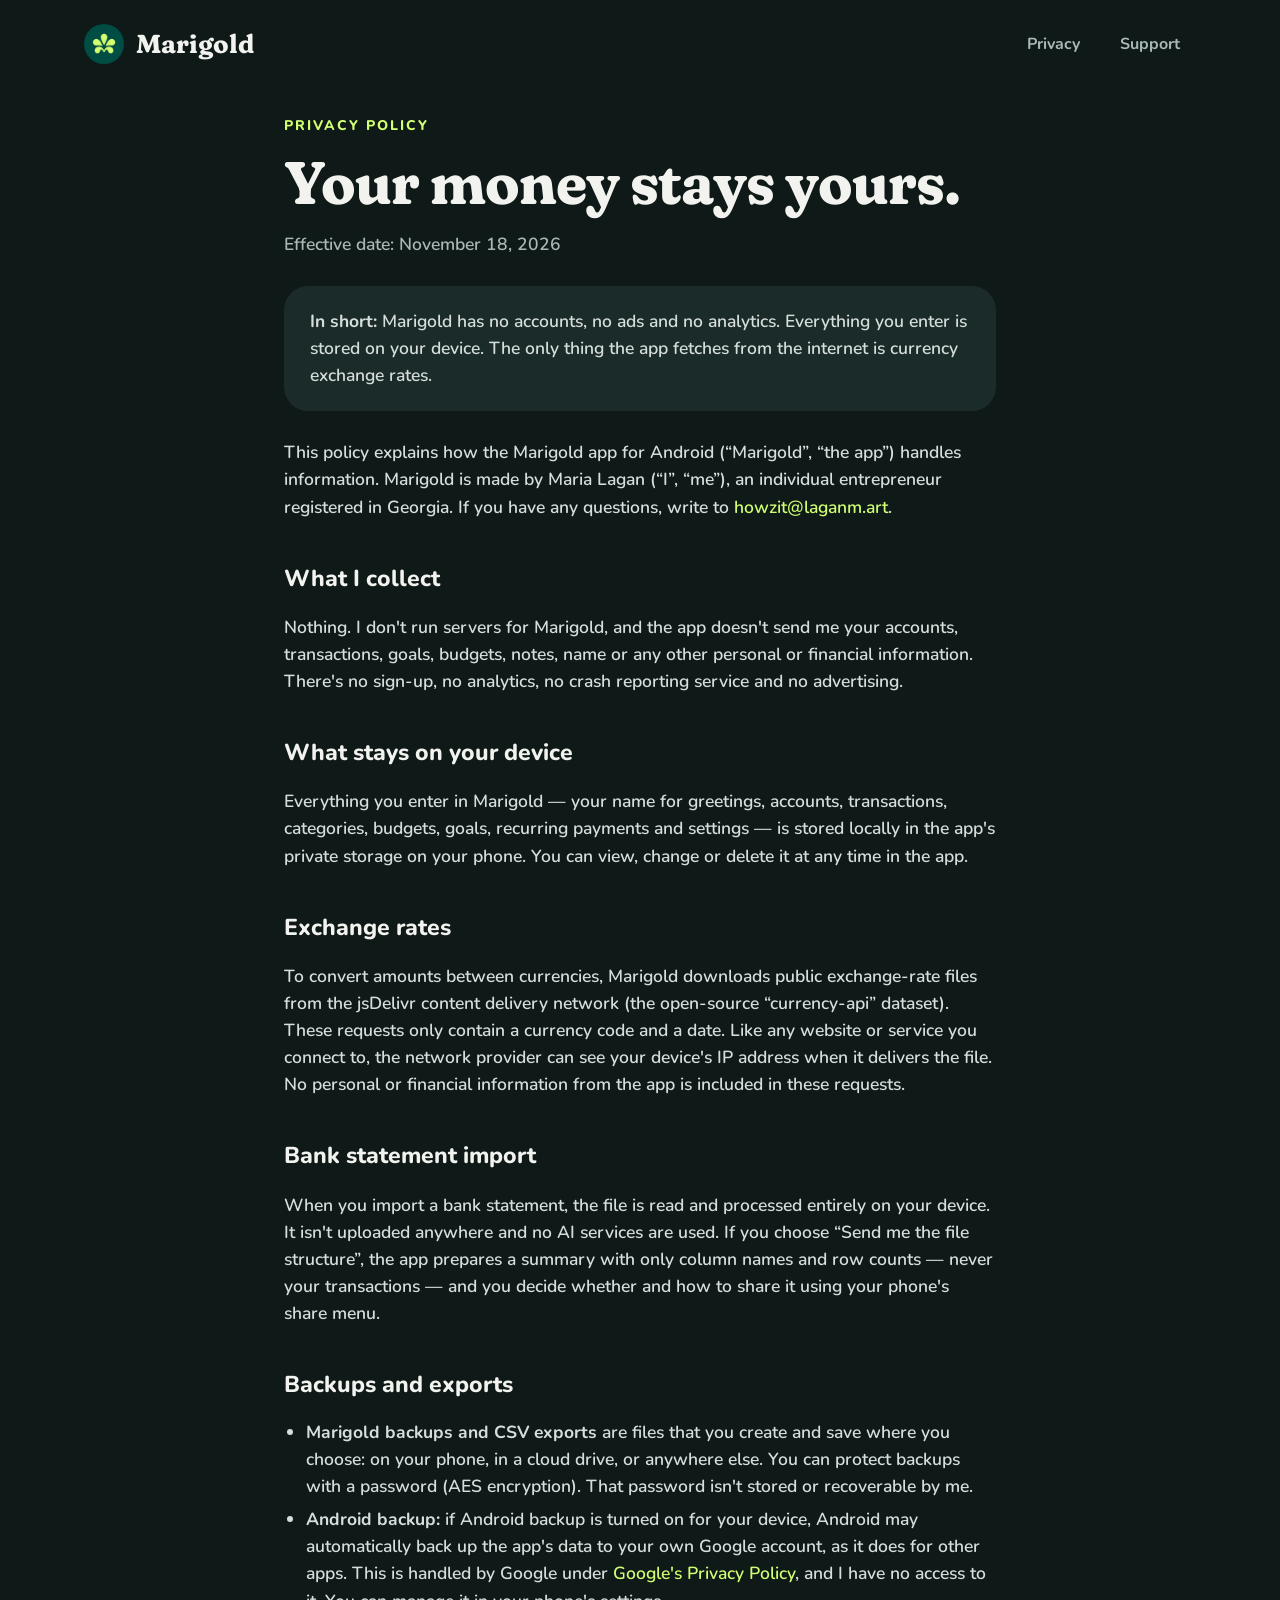
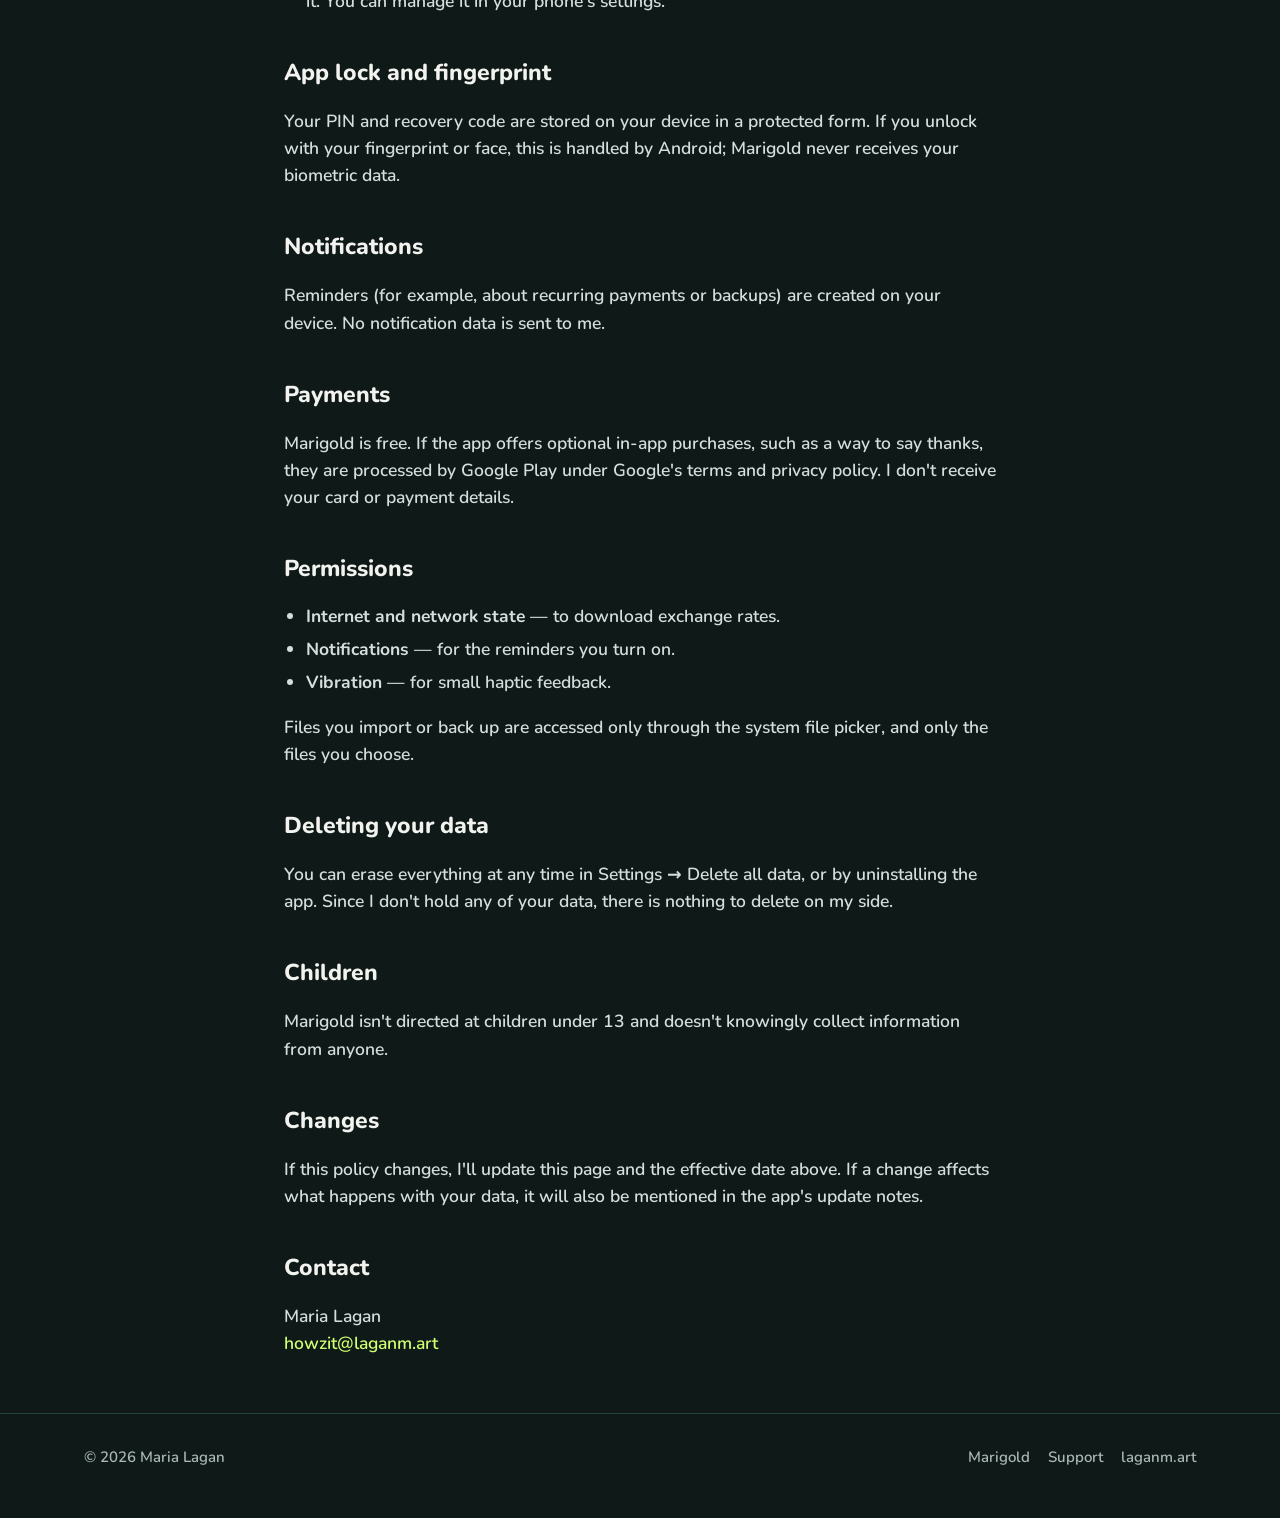
==== privacy.html @ 27286647 "Marigold website: home, privacy policy, support Co-Authored-By: Claude Opus 5.5 <noreply@anthropic.c" ====
<!doctype html>
<html lang="en">
<head>
<meta charset="utf-8">
<meta name="viewport" content="width=device-width,initial-scale=1">
<title>Privacy policy — Marigold</title>
<meta name="description" content="How Marigold handles your data: it stays on your device. No account, no ads, no analytics.">
<meta name="theme-color" content="#0E1918">
<link rel="icon" href="favicon.png">
<link rel="stylesheet" href="style.css">
</head>
<body>
<div class="wrap">
  <header class="nav">
    <a class="brand serif" href="./"><img src="img/icon-192.png" alt="">Marigold</a>
    <nav class="nav-links"><a href="privacy.html">Privacy</a><a href="support.html">Support</a></nav>
  </header>
</div>

<main class="doc">
  <span class="kicker">Privacy policy</span>
  <h1 class="serif">Your money stays yours.</h1>
  <p class="meta">Effective date: November 18, 2026</p>

  <div class="note"><p><b>In short:</b> Marigold has no accounts, no ads and no analytics. Everything you enter is stored on your device. The only thing the app fetches from the internet is currency exchange rates.</p></div>

  <p>This policy explains how the Marigold app for Android (“Marigold”, “the app”) handles information. Marigold is made by Maria Lagan (“I”, “me”), an individual entrepreneur registered in Georgia. If you have any questions, write to <a href="mailto:howzit@laganm.art">howzit@laganm.art</a>.</p>

  <h2>What I collect</h2>
  <p>Nothing. I don't run servers for Marigold, and the app doesn't send me your accounts, transactions, goals, budgets, notes, name or any other personal or financial information. There's no sign-up, no analytics, no crash reporting service and no advertising.</p>

  <h2>What stays on your device</h2>
  <p>Everything you enter in Marigold — your name for greetings, accounts, transactions, categories, budgets, goals, recurring payments and settings — is stored locally in the app's private storage on your phone. You can view, change or delete it at any time in the app.</p>

  <h2>Exchange rates</h2>
  <p>To convert amounts between currencies, Marigold downloads public exchange-rate files from the jsDelivr content delivery network (the open-source “currency-api” dataset). These requests only contain a currency code and a date. Like any website or service you connect to, the network provider can see your device's IP address when it delivers the file. No personal or financial information from the app is included in these requests.</p>

  <h2>Bank statement import</h2>
  <p>When you import a bank statement, the file is read and processed entirely on your device. It isn't uploaded anywhere and no AI services are used. If you choose “Send me the file structure”, the app prepares a summary with only column names and row counts — never your transactions — and you decide whether and how to share it using your phone's share menu.</p>

  <h2>Backups and exports</h2>
  <ul>
    <li><b>Marigold backups and CSV exports</b> are files that you create and save where you choose: on your phone, in a cloud drive, or anywhere else. You can protect backups with a password (AES encryption). That password isn't stored or recoverable by me.</li>
    <li><b>Android backup:</b> if Android backup is turned on for your device, Android may automatically back up the app's data to your own Google account, as it does for other apps. This is handled by Google under <a href="https://policies.google.com/privacy" target="_blank" rel="noopener">Google's Privacy Policy</a>, and I have no access to it. You can manage it in your phone's settings.</li>
  </ul>

  <h2>App lock and fingerprint</h2>
  <p>Your PIN and recovery code are stored on your device in a protected form. If you unlock with your fingerprint or face, this is handled by Android; Marigold never receives your biometric data.</p>

  <h2>Notifications</h2>
  <p>Reminders (for example, about recurring payments or backups) are created on your device. No notification data is sent to me.</p>

  <h2>Payments</h2>
  <p>Marigold is free. If the app offers optional in-app purchases, such as a way to say thanks, they are processed by Google Play under Google's terms and privacy policy. I don't receive your card or payment details.</p>

  <h2>Permissions</h2>
  <ul>
    <li><b>Internet and network state</b> — to download exchange rates.</li>
    <li><b>Notifications</b> — for the reminders you turn on.</li>
    <li><b>Vibration</b> — for small haptic feedback.</li>
  </ul>
  <p>Files you import or back up are accessed only through the system file picker, and only the files you choose.</p>

  <h2>Deleting your data</h2>
  <p>You can erase everything at any time in Settings → Delete all data, or by uninstalling the app. Since I don't hold any of your data, there is nothing to delete on my side.</p>

  <h2>Children</h2>
  <p>Marigold isn't directed at children under 13 and doesn't knowingly collect information from anyone.</p>

  <h2>Changes</h2>
  <p>If this policy changes, I'll update this page and the effective date above. If a change affects what happens with your data, it will also be mentioned in the app's update notes.</p>

  <h2>Contact</h2>
  <p>Maria Lagan<br><a href="mailto:howzit@laganm.art">howzit@laganm.art</a></p>
</main>

<footer>
  <div class="wrap">
    <span>© 2026 Maria Lagan</span>
    <nav><a href="./">Marigold</a><a href="support.html">Support</a><a href="https://laganm.art/" target="_blank" rel="noopener">laganm.art</a></nav>
  </div>
</footer>
</body>
</html>
---- style.css ----
@font-face{font-family:Nunito;font-weight:600;font-display:swap;src:url(fonts/nunito-latin-600-normal.woff2) format("woff2")}
@font-face{font-family:Nunito;font-weight:700;font-display:swap;src:url(fonts/nunito-latin-700-normal.woff2) format("woff2")}
@font-face{font-family:Nunito;font-weight:800;font-display:swap;src:url(fonts/nunito-latin-800-normal.woff2) format("woff2")}
@font-face{font-family:Fraunces;font-weight:100 900;font-display:swap;src:url(fonts/fraunces-latin-full-normal.woff2) format("woff2")}

:root{
  --bg:#0E1918; --bg2:#13211F; --card:#1A2B29; --line:#24403B;
  --text:#F2F2EE; --muted:#A9B8B3; --lime:#D0FF71; --emerald:#004D43;
  --radius:32px;
}
*{box-sizing:border-box}
html{scroll-behavior:smooth}
body{margin:0;background:var(--bg);color:var(--text);font-family:Nunito,system-ui,sans-serif;font-weight:600;line-height:1.55;-webkit-font-smoothing:antialiased}
a{color:var(--lime);text-decoration:none}
a:hover{text-decoration:underline}
img{max-width:100%;display:block}
.wrap{max-width:1160px;margin:0 auto;padding:0 24px}
.serif{font-family:Fraunces,Georgia,serif;font-weight:700;font-variation-settings:"SOFT" 100,"WONK" 1}

/* nav */
.nav{display:flex;align-items:center;justify-content:space-between;padding:22px 0}
.brand{display:flex;align-items:center;gap:12px;color:var(--text);font-size:26px}
.brand:hover{text-decoration:none}
.brand img{width:40px;height:40px;border-radius:50%}
.nav-links{display:flex;gap:8px}
.nav-links a{color:var(--muted);padding:10px 16px;border-radius:999px;font-weight:700}
.nav-links a:hover{background:var(--card);color:var(--text);text-decoration:none}

/* hero */
.hero{position:relative;display:grid;grid-template-columns:1fr 1.1fr;gap:40px;align-items:center;padding:48px 0 72px}
.hero::before{content:"";position:absolute;right:-10%;top:-10%;width:760px;height:760px;border-radius:50%;
  background:radial-gradient(closest-side,rgba(0,110,92,.35),rgba(0,110,92,0));z-index:-1}
.kicker{display:inline-block;color:var(--lime);font-weight:800;font-size:14px;letter-spacing:2px;text-transform:uppercase}
h1{font-size:clamp(44px,6.4vw,84px);line-height:1.02;letter-spacing:-1px;margin:14px 0 18px}
.lead{font-size:20px;color:var(--muted);max-width:520px;margin:0 0 28px}
.badge{display:inline-flex;align-items:center;gap:10px;background:var(--lime);color:#13211F;font-weight:800;padding:14px 24px;border-radius:999px;font-size:17px}
.badge.soon{background:transparent;color:var(--text);border:2px solid var(--line)}
.badge.soon b{color:var(--lime)}

/* shots */
.shot{border-radius:var(--radius);overflow:hidden;background:var(--bg2)}
.shot img{width:100%;height:auto}

/* feature rows */
section{padding:56px 0}
.feature{display:grid;grid-template-columns:1fr 1fr;gap:48px;align-items:center}
.feature.flip .text{order:2}
.feature h2,.center h2{font-size:clamp(34px,4.4vw,56px);line-height:1.05;margin:12px 0 16px}
.feature p{color:var(--muted);font-size:19px;margin:0}
.center{text-align:center}
.center .lead{margin:0 auto 32px}

/* cards */
.cards{display:grid;grid-template-columns:repeat(3,1fr);gap:18px}
.card{background:var(--card);border-radius:28px;padding:28px}
.card .dot{width:48px;height:48px;border-radius:50%;background:var(--emerald);display:grid;place-items:center;color:var(--lime);font-size:22px;margin-bottom:16px}
.card h3{margin:0 0 8px;font-size:21px;font-weight:800}
.card p{margin:0;color:var(--muted)}

/* creator */
.creator{background:var(--card);border-radius:var(--radius);padding:44px;display:grid;grid-template-columns:auto 1fr;gap:32px;align-items:center}
.creator img{width:96px;height:96px;border-radius:50%}
.creator h2{font-size:34px;margin:0 0 10px}
.creator p{color:var(--muted);margin:0 0 14px;font-size:18px}

/* footer */
footer{border-top:1px solid var(--line);margin-top:56px;padding:32px 0 48px;color:var(--muted);font-size:15px}
footer .wrap{display:flex;justify-content:space-between;gap:16px;flex-wrap:wrap}
footer a{color:var(--muted)}
footer nav{display:flex;gap:18px}

/* doc pages */
.doc{max-width:760px;margin:0 auto;padding:24px 24px 0}
.doc h1{font-size:clamp(38px,5vw,60px)}
.doc h2{font-family:Nunito,system-ui,sans-serif;font-weight:800;font-size:23px;margin:40px 0 10px}
.doc p,.doc li{color:#D6DEDB;font-size:17.5px}
.doc ul{padding-left:22px}
.doc li{margin:6px 0}
.doc .meta{color:var(--muted)}
.note{background:var(--card);border-radius:24px;padding:22px 26px;margin:28px 0}
.note p{margin:0}
.contact{display:inline-flex;margin-top:8px}

@media (max-width:860px){
  .hero,.feature{grid-template-columns:1fr}
  .feature.flip .text{order:0}
  .cards{grid-template-columns:1fr}
  .creator{grid-template-columns:1fr;padding:30px}
  .hero{padding-top:24px}
  .nav-links a{padding:8px 10px}
}
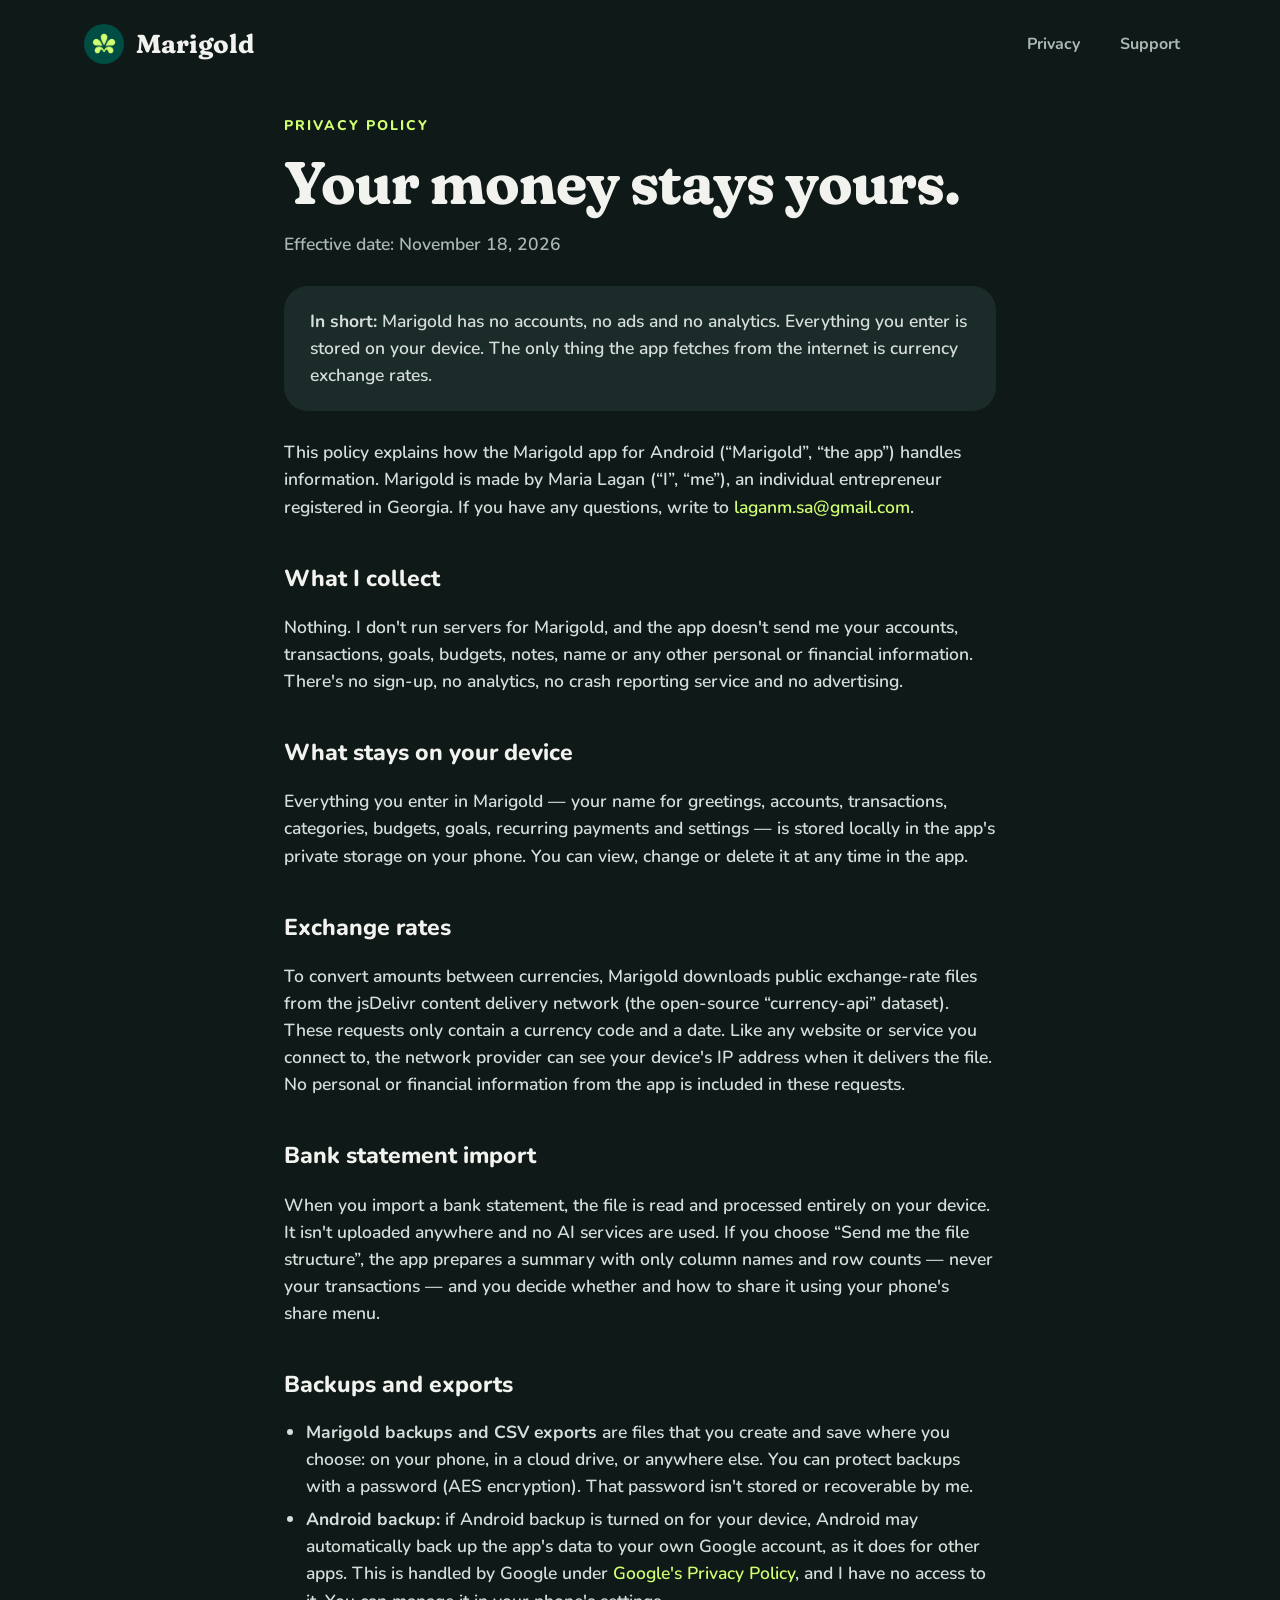
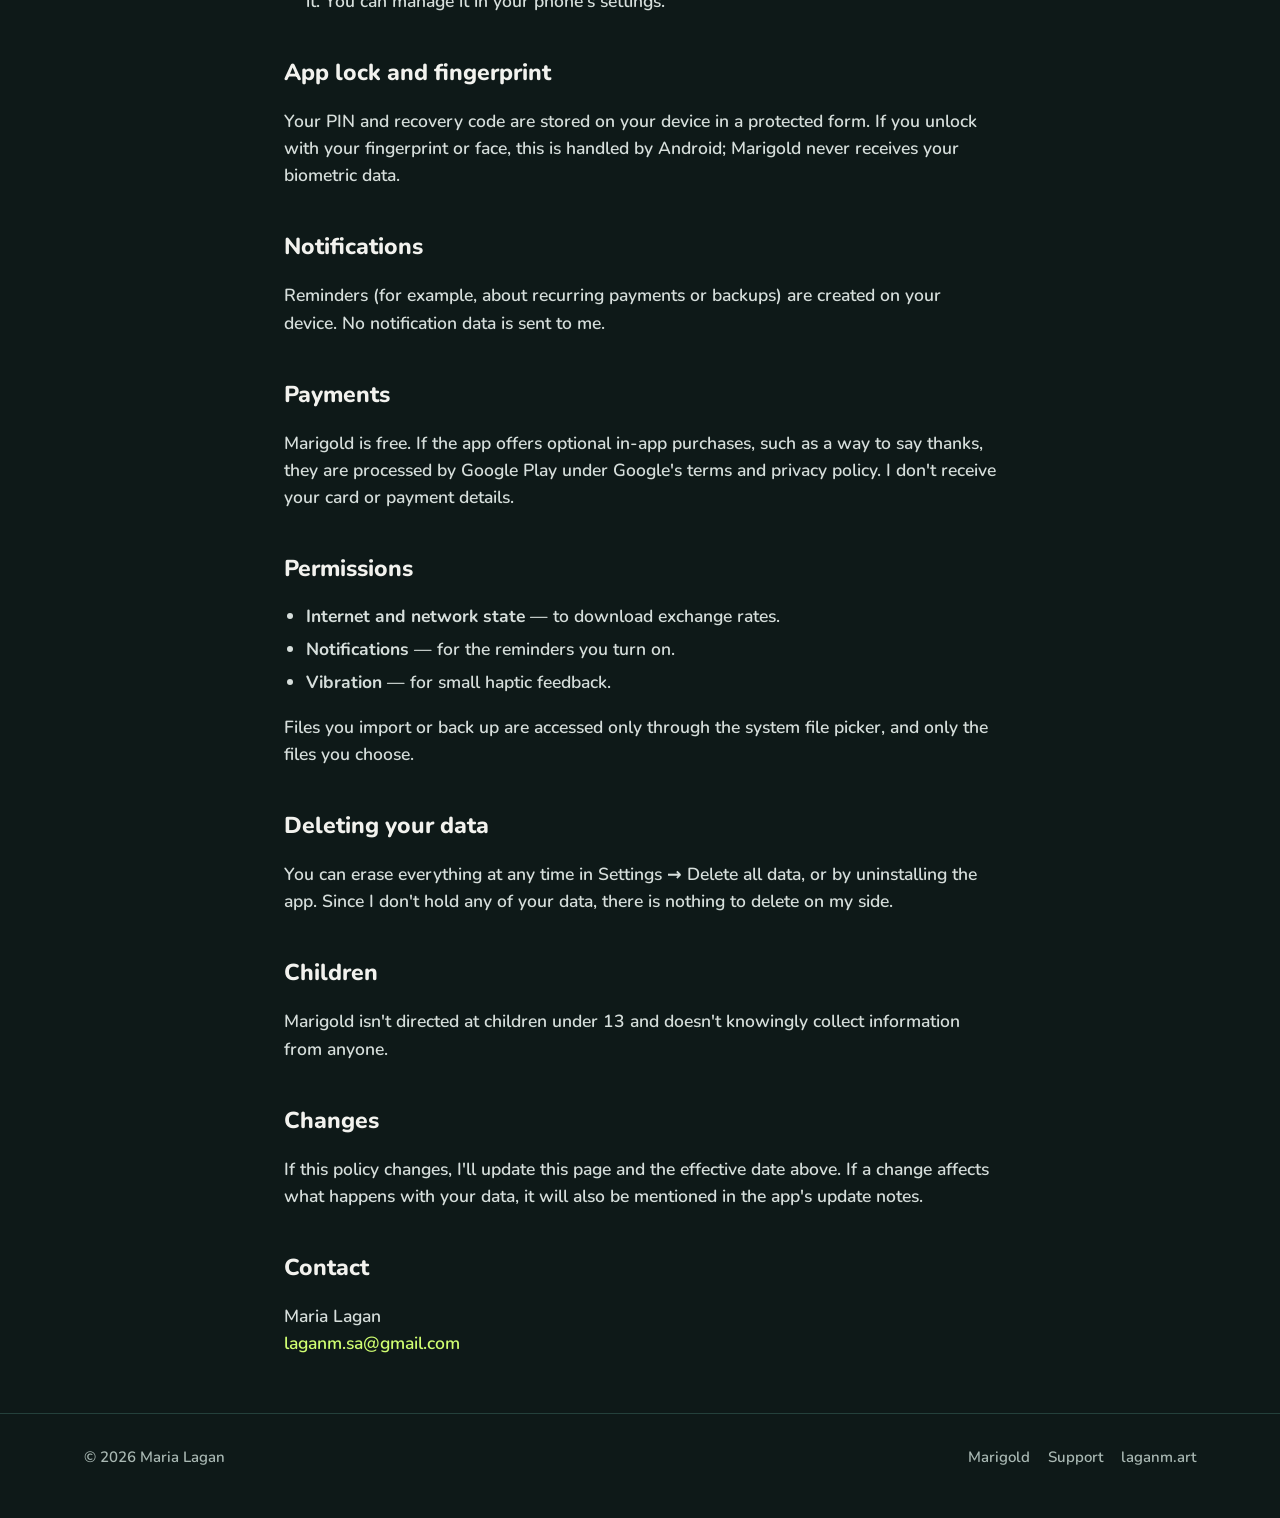
==== commit 36ed3b09: "Use laganm.sa@gmail.com as contact for now Co-Authored-By: Claude Opus 5.5 <noreply@anthropic.com> C" ====
--- a/privacy.html
+++ b/privacy.html
@@ -24,7 +24,7 @@
 
   <div class="note"><p><b>In short:</b> Marigold has no accounts, no ads and no analytics. Everything you enter is stored on your device. The only thing the app fetches from the internet is currency exchange rates.</p></div>
 
-  <p>This policy explains how the Marigold app for Android (“Marigold”, “the app”) handles information. Marigold is made by Maria Lagan (“I”, “me”), an individual entrepreneur registered in Georgia. If you have any questions, write to <a href="mailto:howzit@laganm.art">howzit@laganm.art</a>.</p>
+  <p>This policy explains how the Marigold app for Android (“Marigold”, “the app”) handles information. Marigold is made by Maria Lagan (“I”, “me”), an individual entrepreneur registered in Georgia. If you have any questions, write to <a href="mailto:laganm.sa@gmail.com">laganm.sa@gmail.com</a>.</p>
 
   <h2>What I collect</h2>
   <p>Nothing. I don't run servers for Marigold, and the app doesn't send me your accounts, transactions, goals, budgets, notes, name or any other personal or financial information. There's no sign-up, no analytics, no crash reporting service and no advertising.</p>
@@ -71,7 +71,7 @@
   <p>If this policy changes, I'll update this page and the effective date above. If a change affects what happens with your data, it will also be mentioned in the app's update notes.</p>
 
   <h2>Contact</h2>
-  <p>Maria Lagan<br><a href="mailto:howzit@laganm.art">howzit@laganm.art</a></p>
+  <p>Maria Lagan<br><a href="mailto:laganm.sa@gmail.com">laganm.sa@gmail.com</a></p>
 </main>
 
 <footer>
